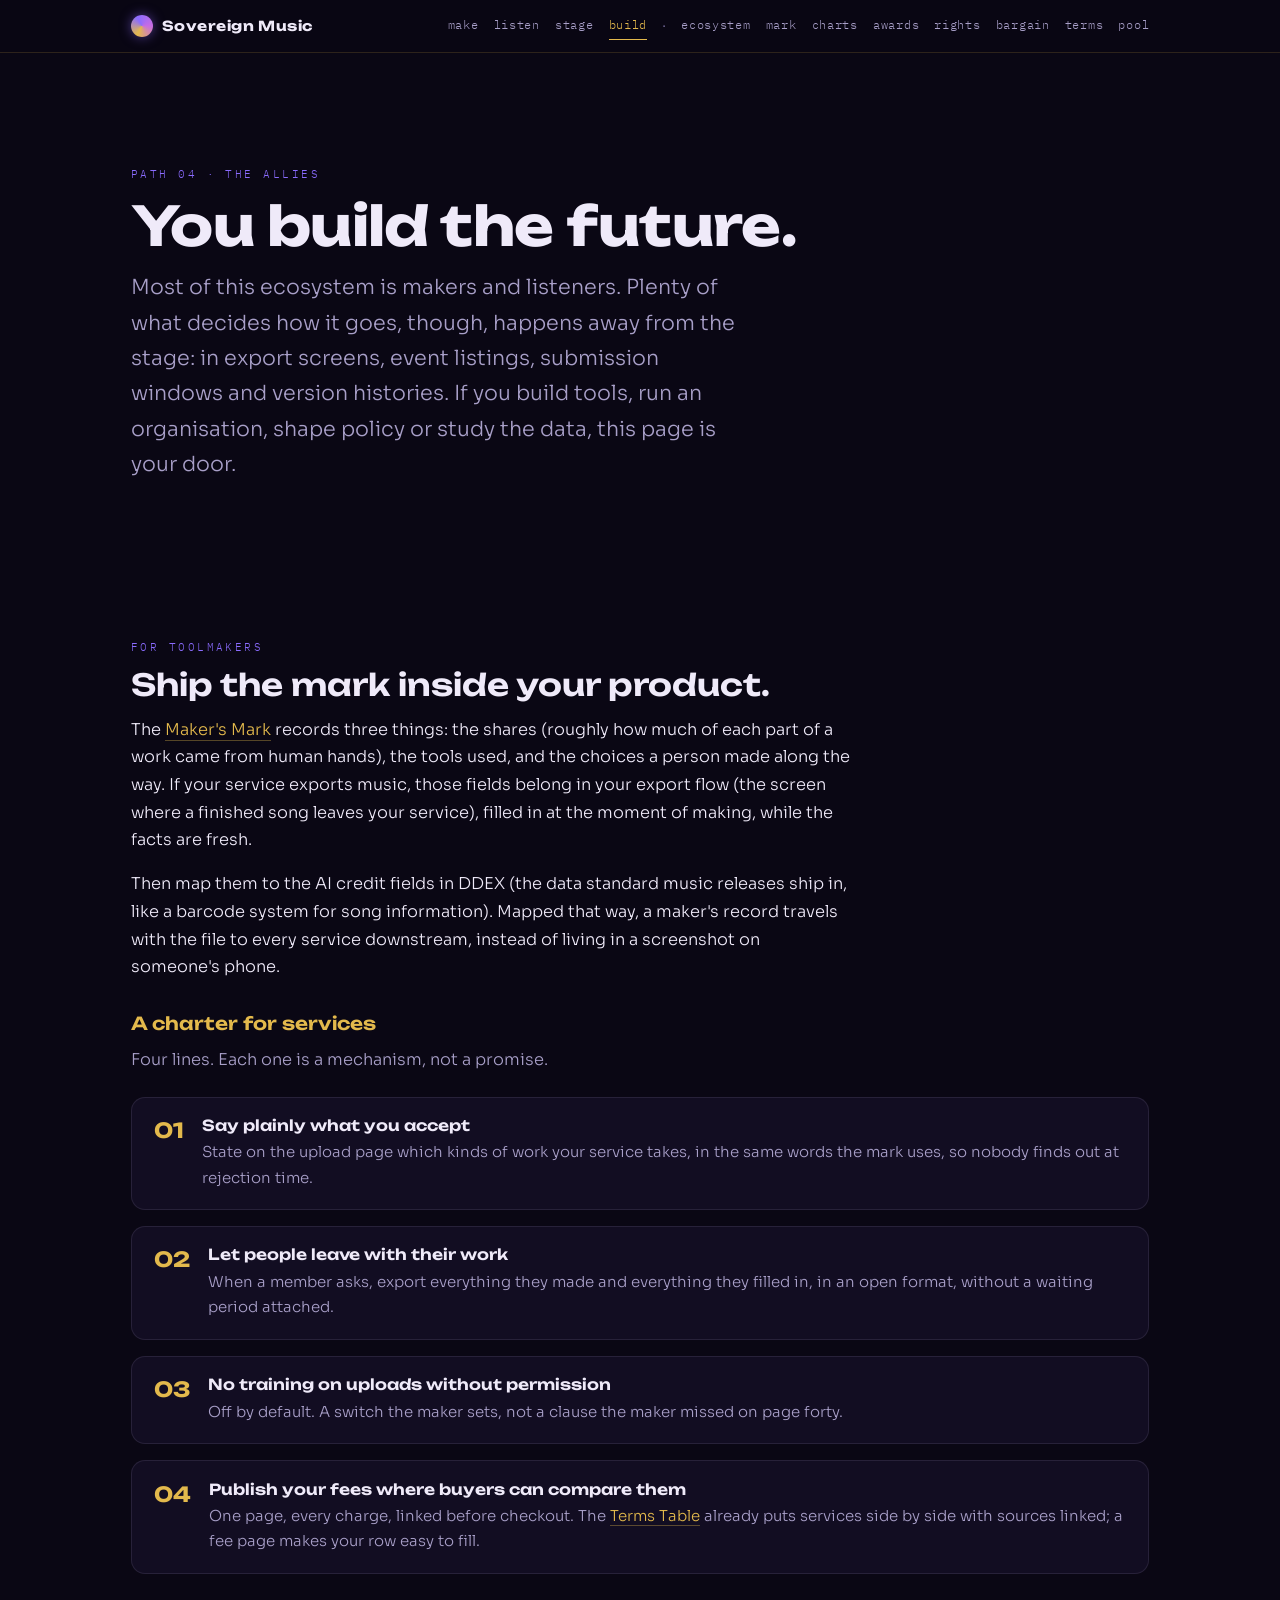
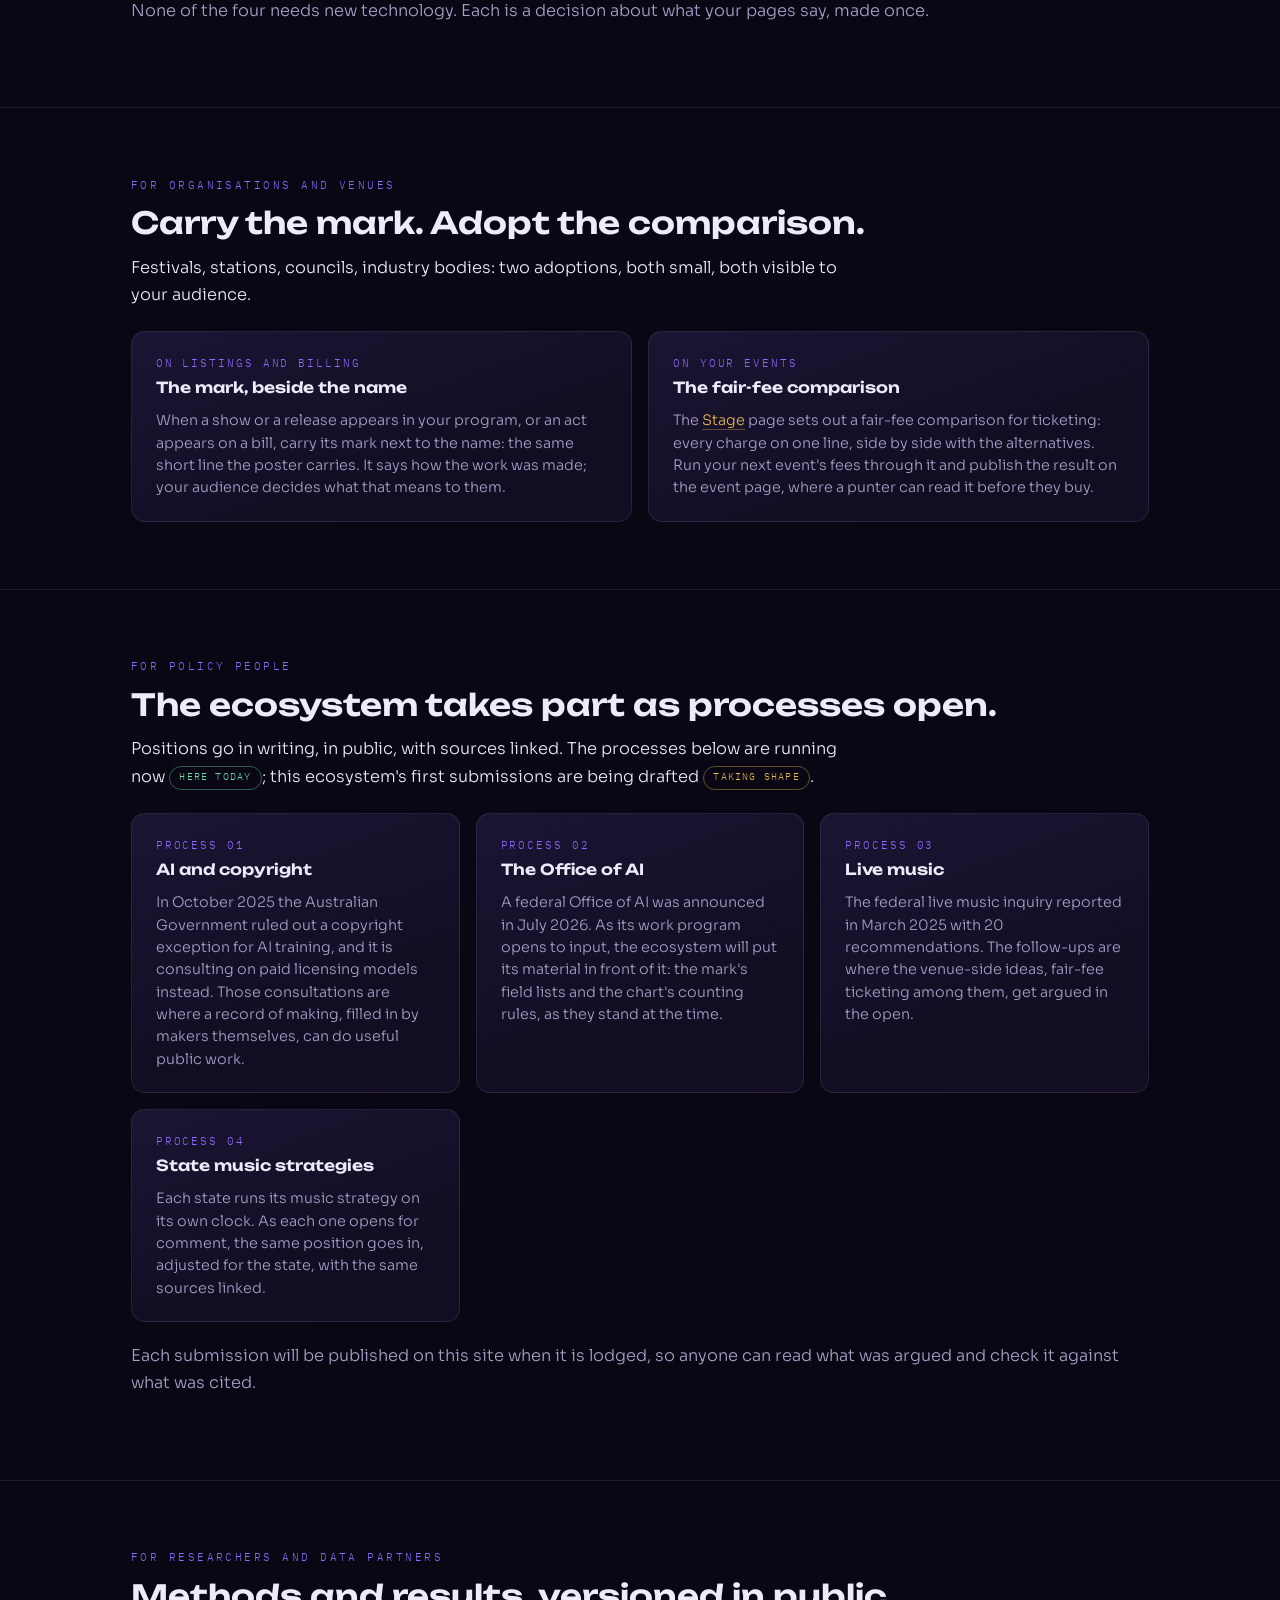
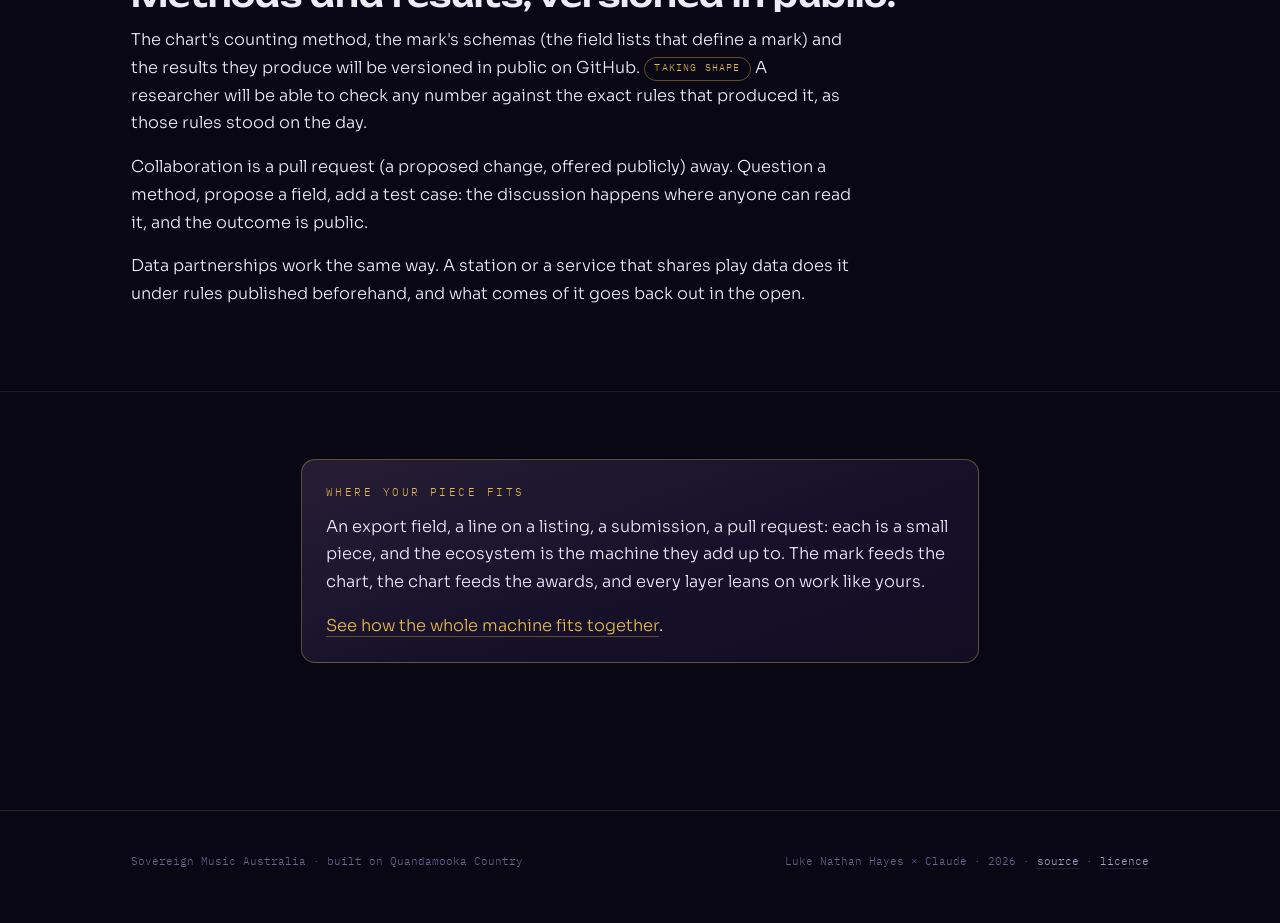
==== allies.html @ 795845a3 "Sovereign Music Australia: the ecosystem site, first full build A gate, four paths and eight layers:" ====
<!DOCTYPE html>
<html lang="en-AU">
<head>
<meta charset="UTF-8">
<meta name="viewport" content="width=device-width, initial-scale=1.0">
<title>You Build the Future · Sovereign Music Australia</title>
<meta name="description" content="For toolmakers, organisations, researchers and policy people: the fields to adopt, the comparisons to carry and the public processes where this ecosystem takes part.">
<link rel="preconnect" href="https://fonts.googleapis.com">
<link rel="preconnect" href="https://fonts.gstatic.com" crossorigin>
<link rel="stylesheet" href="https://fonts.googleapis.com/css2?family=Unbounded:wght@500;600;700&family=Sora:wght@300;400;600;700&family=IBM+Plex+Mono:wght@400;500&display=swap">
<link rel="stylesheet" href="assets/style.css">
</head>
<body>

<div id="site-header"></div>

<section class="hero">
  <div class="wrap">
    <p class="eyebrow">Path 04 · The allies</p>
    <h1>You build the future.</h1>
    <p class="lede">Most of this ecosystem is makers and listeners. Plenty of what decides how it goes, though, happens away from the stage: in export screens, event listings, submission windows and version histories. If you build tools, run an organisation, shape policy or study the data, this page is your door.</p>
  </div>
</section>

<section class="block" id="toolmakers">
  <div class="wrap">
    <p class="eyebrow">For toolmakers</p>
    <h2>Ship the mark inside your product.</h2>
    <p class="narrow" style="margin-left:0">The <a href="hallmark.html">Maker's Mark</a> records three things: the shares (roughly how much of each part of a work came from human hands), the tools used, and the choices a person made along the way. If your service exports music, those fields belong in your export flow (the screen where a finished song leaves your service), filled in at the moment of making, while the facts are fresh.</p>
    <p class="narrow" style="margin-left:0">Then map them to the AI credit fields in DDEX (the data standard music releases ship in, like a barcode system for song information). Mapped that way, a maker's record travels with the file to every service downstream, instead of living in a screenshot on someone's phone.</p>

    <h3>A charter for services</h3>
    <p class="soft">Four lines. Each one is a mechanism, not a promise.</p>
    <div class="steps">
      <div class="step reveal">
        <div>
          <h4>Say plainly what you accept</h4>
          <p>State on the upload page which kinds of work your service takes, in the same words the mark uses, so nobody finds out at rejection time.</p>
        </div>
      </div>
      <div class="step reveal">
        <div>
          <h4>Let people leave with their work</h4>
          <p>When a member asks, export everything they made and everything they filled in, in an open format, without a waiting period attached.</p>
        </div>
      </div>
      <div class="step reveal">
        <div>
          <h4>No training on uploads without permission</h4>
          <p>Off by default. A switch the maker sets, not a clause the maker missed on page forty.</p>
        </div>
      </div>
      <div class="step reveal">
        <div>
          <h4>Publish your fees where buyers can compare them</h4>
          <p>One page, every charge, linked before checkout. The <a href="terms.html">Terms Table</a> already puts services side by side with sources linked; a fee page makes your row easy to fill.</p>
        </div>
      </div>
    </div>
    <p class="soft">None of the four needs new technology. Each is a decision about what your pages say, made once.</p>
  </div>
</section>

<section class="block" id="organisations">
  <div class="wrap">
    <p class="eyebrow">For organisations and venues</p>
    <h2>Carry the mark. Adopt the comparison.</h2>
    <p class="narrow" style="margin-left:0">Festivals, stations, councils, industry bodies: two adoptions, both small, both visible to your audience.</p>
    <div class="grid two" style="margin-top:1.4rem">
      <div class="card reveal">
        <span class="n">On listings and billing</span>
        <h4>The mark, beside the name</h4>
        <p class="d">When a show or a release appears in your program, or an act appears on a bill, carry its mark next to the name: the same short line the poster carries. It says how the work was made; your audience decides what that means to them.</p>
      </div>
      <div class="card reveal">
        <span class="n">On your events</span>
        <h4>The fair-fee comparison</h4>
        <p class="d">The <a href="venue.html">Stage</a> page sets out a fair-fee comparison for ticketing: every charge on one line, side by side with the alternatives. Run your next event's fees through it and publish the result on the event page, where a punter can read it before they buy.</p>
      </div>
    </div>
  </div>
</section>

<section class="block" id="policy">
  <div class="wrap">
    <p class="eyebrow">For policy people</p>
    <h2>The ecosystem takes part as processes open.</h2>
    <p class="narrow" style="margin-left:0">Positions go in writing, in public, with sources linked. The processes below are running now <span class="when today">here today</span>; this ecosystem's first submissions are being drafted <span class="when forming">taking shape</span>.</p>
    <div class="grid two" style="margin-top:1.4rem">
      <div class="card reveal">
        <span class="n">Process 01</span>
        <h4>AI and copyright</h4>
        <p class="d">In October 2025 the Australian Government ruled out a copyright exception for AI training, and it is consulting on paid licensing models instead. Those consultations are where a record of making, filled in by makers themselves, can do useful public work.</p>
      </div>
      <div class="card reveal">
        <span class="n">Process 02</span>
        <h4>The Office of AI</h4>
        <p class="d">A federal Office of AI was announced in July 2026. As its work program opens to input, the ecosystem will put its material in front of it: the mark's field lists and the chart's counting rules, as they stand at the time.</p>
      </div>
      <div class="card reveal">
        <span class="n">Process 03</span>
        <h4>Live music</h4>
        <p class="d">The federal live music inquiry reported in March 2025 with 20 recommendations. The follow-ups are where the venue-side ideas, fair-fee ticketing among them, get argued in the open.</p>
      </div>
      <div class="card reveal">
        <span class="n">Process 04</span>
        <h4>State music strategies</h4>
        <p class="d">Each state runs its music strategy on its own clock. As each one opens for comment, the same position goes in, adjusted for the state, with the same sources linked.</p>
      </div>
    </div>
    <p class="soft" style="margin-top:1.2rem">Each submission will be published on this site when it is lodged, so anyone can read what was argued and check it against what was cited.</p>
  </div>
</section>

<section class="block" id="researchers">
  <div class="wrap">
    <p class="eyebrow">For researchers and data partners</p>
    <h2>Methods and results, versioned in public.</h2>
    <p class="narrow" style="margin-left:0">The chart's counting method, the mark's schemas (the field lists that define a mark) and the results they produce will be versioned in public on GitHub. <span class="when forming">taking shape</span> A researcher will be able to check any number against the exact rules that produced it, as those rules stood on the day.</p>
    <p class="narrow" style="margin-left:0">Collaboration is a pull request (a proposed change, offered publicly) away. Question a method, propose a field, add a test case: the discussion happens where anyone can read it, and the outcome is public.</p>
    <p class="narrow" style="margin-left:0">Data partnerships work the same way. A station or a service that shares play data does it under rules published beforehand, and what comes of it goes back out in the open.</p>
  </div>
</section>

<section class="block">
  <div class="wrap narrow" style="margin-left:auto">
    <div class="card regal reveal">
      <p class="eyebrow" style="color:var(--aurum)">Where your piece fits</p>
      <p>An export field, a line on a listing, a submission, a pull request: each is a small piece, and the ecosystem is the machine they add up to. The mark feeds the chart, the chart feeds the awards, and every layer leans on work like yours.</p>
      <p style="margin-bottom:0"><a href="ecosystem.html">See how the whole machine fits together</a>.</p>
    </div>
  </div>
</section>

<div id="site-footer"></div>

<script src="assets/site-nav.js" defer></script>
<script src="assets/motion.js" defer></script>
</body>
</html>
---- assets/style.css ----
/* Sovereign Music Australia · shared design system
   Royal futurist: midnight violet ground, aurum gold, electric royal accent.
   Single committed dark theme. Fonts: Unbounded (display), Sora (body), IBM Plex Mono (data). */

:root {
  --void: #0A0714;
  --midnight: #120D22;
  --veil: #1B1433;
  --raise: #241A42;
  --aurum: #E3B94C;
  --aurum-deep: #9C7A1E;
  --aurum-glow: rgba(227, 185, 76, 0.14);
  --royal: #8B6CFF;
  --royal-deep: #5335C8;
  --plasma: #C86CE3;
  --plat: #EFEAF9;
  --plat-soft: #A89FC8;
  --plat-faint: #6E6592;
  --line: rgba(227, 185, 76, 0.16);
  --line-soft: rgba(168, 159, 200, 0.14);
  --good: #6CD9A8;
  --note: #E3B94C;
  --radius: 14px;
}

* { box-sizing: border-box; }
html { scroll-behavior: smooth; }
@media (prefers-reduced-motion: reduce) {
  html { scroll-behavior: auto; }
  *, *::before, *::after { animation-duration: 0.01ms !important; animation-iteration-count: 1 !important; transition-duration: 0.01ms !important; }
}

body {
  margin: 0;
  background:
    radial-gradient(1200px 600px at 80% -10%, rgba(83, 53, 200, 0.18), transparent 60%),
    radial-gradient(900px 500px at 10% 110%, rgba(156, 122, 30, 0.10), transparent 60%),
    var(--void);
  color: var(--plat);
  font-family: "Sora", "Segoe UI", sans-serif;
  font-weight: 300;
  font-size: 1.02rem;
  line-height: 1.7;
  min-height: 100vh;
}

h1, h2, h3, h4 {
  font-family: "Unbounded", "Arial Black", sans-serif;
  line-height: 1.15;
  text-wrap: balance;
  font-weight: 600;
  margin: 0 0 0.8rem;
}
h1 { font-size: clamp(1.9rem, 5.5vw, 3.4rem); font-weight: 700; letter-spacing: -0.01em; }
h2 { font-size: clamp(1.35rem, 3vw, 1.9rem); margin-top: 0; }
h3 { font-size: 1.12rem; color: var(--aurum); margin-top: 2rem; }
h4 { font-size: 0.95rem; margin-top: 1.4rem; }
p { margin: 0 0 1rem; color: var(--plat); }
p.soft, .soft { color: var(--plat-soft); }
a { color: var(--aurum); text-decoration: none; border-bottom: 1px solid rgba(227, 185, 76, 0.35); transition: border-color 0.2s, color 0.2s; }
a:hover { color: #F2CE72; border-bottom-color: var(--aurum); }
a:focus-visible, button:focus-visible { outline: 2px solid var(--royal); outline-offset: 3px; border-radius: 2px; }
strong { font-weight: 600; color: var(--plat); }
ul, ol { margin: 0 0 1.1rem; padding-left: 1.25rem; }
li { margin-bottom: 0.5rem; color: var(--plat); }
li::marker { color: var(--aurum-deep); }

.mono { font-family: "IBM Plex Mono", monospace; }
.eyebrow {
  font-family: "IBM Plex Mono", monospace;
  font-size: 0.7rem;
  letter-spacing: 0.22em;
  text-transform: uppercase;
  color: var(--royal);
  margin: 0 0 0.7rem;
}
.gloss {
  color: var(--plat-soft);
  font-size: 0.88rem;
}

/* ---------- layout ---------- */
.wrap { max-width: 1060px; margin: 0 auto; padding: 0 1.3rem; }
.narrow { max-width: 720px; margin-left: auto; margin-right: auto; }
section.block { padding: 4.2rem 0; }
section.block + section.block { border-top: 1px solid var(--line-soft); }

.hero {
  position: relative;
  padding: 7rem 0 4.5rem;
  overflow: hidden;
}
.hero .lede {
  font-size: clamp(1.05rem, 2vw, 1.3rem);
  color: var(--plat-soft);
  max-width: 620px;
  font-weight: 300;
}
#hero-canvas {
  position: absolute; inset: 0;
  width: 100%; height: 100%;
  z-index: -1; opacity: 0.85;
}

/* ---------- header / nav ---------- */
.site-head {
  position: sticky; top: 0; z-index: 50;
  background: rgba(10, 7, 20, 0.82);
  backdrop-filter: blur(14px);
  border-bottom: 1px solid var(--line);
}
.site-head .bar {
  max-width: 1060px; margin: 0 auto; padding: 0.75rem 1.3rem;
  display: flex; align-items: center; gap: 1.2rem; flex-wrap: wrap;
}
.site-head .crest {
  font-family: "Unbounded", sans-serif;
  font-size: 0.86rem; font-weight: 700; letter-spacing: 0.04em;
  color: var(--plat); border: none;
  display: flex; align-items: center; gap: 0.55rem;
  white-space: nowrap;
}
.site-head .crest .sigil {
  width: 22px; height: 22px; border-radius: 50%;
  background: conic-gradient(from 210deg, var(--aurum), var(--royal), var(--plasma), var(--aurum));
  box-shadow: 0 0 12px rgba(139, 108, 255, 0.5);
  flex-shrink: 0;
}
.site-head nav { display: flex; gap: 0.15rem 0.95rem; flex-wrap: wrap; margin-left: auto; }
.site-head nav a {
  font-family: "IBM Plex Mono", monospace;
  font-size: 0.72rem; letter-spacing: 0.06em;
  color: var(--plat-soft); border-bottom: 1px solid transparent;
  padding: 0.2rem 0;
}
.site-head nav a:hover { color: var(--aurum); }
.site-head nav a[aria-current="page"] { color: var(--aurum); border-bottom-color: var(--aurum); }
.site-head nav .divider { color: var(--plat-faint); user-select: none; }

/* ---------- cards / grids ---------- */
.grid { display: grid; gap: 1rem; }
.grid.two { grid-template-columns: repeat(auto-fit, minmax(280px, 1fr)); }
.grid.three { grid-template-columns: repeat(auto-fit, minmax(230px, 1fr)); }
.grid.four { grid-template-columns: repeat(auto-fit, minmax(190px, 1fr)); }

.card {
  background: linear-gradient(160deg, var(--veil), var(--midnight) 70%);
  border: 1px solid var(--line-soft);
  border-radius: var(--radius);
  padding: 1.4rem 1.5rem;
  transition: transform 0.25s, border-color 0.25s, box-shadow 0.25s;
}
.card:hover { border-color: var(--line); }
a.card { border-bottom: 1px solid var(--line-soft); color: var(--plat); display: block; }
a.card:hover {
  transform: translateY(-3px);
  border-color: rgba(227, 185, 76, 0.45);
  box-shadow: 0 12px 32px rgba(0, 0, 0, 0.4), 0 0 0 1px rgba(227, 185, 76, 0.12);
}
.card .n {
  font-family: "IBM Plex Mono", monospace;
  font-size: 0.66rem; letter-spacing: 0.18em; color: var(--royal);
  text-transform: uppercase; display: block; margin-bottom: 0.4rem;
}
.card h3, .card h4 { margin-top: 0; }
.card p:last-child { margin-bottom: 0; }
.card .d { font-size: 0.9rem; color: var(--plat-soft); line-height: 1.55; }

.regal {
  border: 1px solid rgba(227, 185, 76, 0.35);
  background:
    linear-gradient(160deg, rgba(227, 185, 76, 0.06), transparent 55%),
    linear-gradient(160deg, var(--veil), var(--midnight));
}

/* ---------- choose-your-path ---------- */
.choices { display: flex; gap: 0.7rem; flex-wrap: wrap; margin: 1.2rem 0; }
button.choice {
  font-family: "Sora", sans-serif; font-weight: 600; font-size: 0.92rem;
  color: var(--plat); background: var(--veil);
  border: 1px solid var(--line-soft); border-radius: 999px;
  padding: 0.65rem 1.3rem; cursor: pointer;
  transition: border-color 0.2s, background 0.2s, color 0.2s;
}
button.choice:hover { border-color: var(--aurum); color: var(--aurum); }
button.choice[aria-pressed="true"] {
  background: var(--aurum); color: var(--void);
  border-color: var(--aurum); font-weight: 700;
}
[data-branch] { display: none; }
[data-branch].open { display: block; animation: rise 0.5s ease both; }
@keyframes rise { from { opacity: 0; transform: translateY(12px); } to { opacity: 1; transform: none; } }

/* ---------- journey steps ---------- */
.steps { counter-reset: step; display: grid; gap: 1rem; margin: 1.4rem 0; }
.step {
  counter-increment: step;
  display: grid; grid-template-columns: auto 1fr; gap: 1.1rem;
  background: var(--midnight);
  border: 1px solid var(--line-soft); border-radius: var(--radius);
  padding: 1.2rem 1.4rem;
}
.step::before {
  content: counter(step, decimal-leading-zero);
  font-family: "Unbounded", sans-serif; font-weight: 700;
  font-size: 1.3rem; color: var(--aurum);
  align-self: start; line-height: 1.3;
}
.step h4 { margin: 0 0 0.3rem; }
.step p { margin-bottom: 0.4rem; font-size: 0.94rem; color: var(--plat-soft); }
.step p:last-child { margin-bottom: 0; }

/* ---------- barriers ---------- */
.barrier { text-align: left; }
.barrier .word {
  font-family: "Unbounded", sans-serif; font-weight: 700; font-size: 1.05rem;
  color: var(--plat); display: block; margin-bottom: 0.3rem;
}
.barrier .down {
  font-family: "IBM Plex Mono", monospace; font-size: 0.66rem;
  letter-spacing: 0.14em; color: var(--good); text-transform: uppercase;
}

/* ---------- dial ---------- */
.dial-wrap { margin: 1.6rem 0; }
.dial-row { display: grid; grid-template-columns: minmax(110px, auto) 1fr auto; gap: 0.9rem; align-items: center; margin-bottom: 0.9rem; }
.dial-row label { font-family: "IBM Plex Mono", monospace; font-size: 0.74rem; color: var(--plat-soft); }
.dial-row output { font-family: "IBM Plex Mono", monospace; font-size: 0.74rem; color: var(--aurum); min-width: 7.5ch; text-align: right; }
input[type="range"].dial {
  -webkit-appearance: none; appearance: none;
  width: 100%; height: 6px; border-radius: 3px;
  background: linear-gradient(to right, var(--royal-deep), var(--aurum));
  outline-offset: 4px; cursor: pointer;
}
input[type="range"].dial::-webkit-slider-thumb {
  -webkit-appearance: none; appearance: none;
  width: 20px; height: 20px; border-radius: 50%;
  background: var(--aurum); border: 2px solid var(--void);
  box-shadow: 0 0 10px rgba(227, 185, 76, 0.6);
}
input[type="range"].dial::-moz-range-thumb {
  width: 20px; height: 20px; border-radius: 50%;
  background: var(--aurum); border: 2px solid var(--void);
  box-shadow: 0 0 10px rgba(227, 185, 76, 0.6);
}
.band-readout {
  font-family: "Unbounded", sans-serif; font-weight: 600; font-size: 1rem;
  color: var(--aurum); margin-top: 0.6rem;
}

/* ---------- tables ---------- */
.table-wrap { overflow-x: auto; border: 1px solid var(--line-soft); border-radius: var(--radius); }
table { border-collapse: collapse; width: 100%; font-size: 0.84rem; line-height: 1.55; font-variant-numeric: tabular-nums; }
th {
  font-family: "IBM Plex Mono", monospace; font-weight: 500;
  font-size: 0.66rem; text-transform: uppercase; letter-spacing: 0.1em;
  color: var(--aurum); text-align: left;
  background: var(--veil);
  padding: 0.7rem 0.9rem; border-bottom: 1px solid var(--line);
  white-space: nowrap;
}
td { padding: 0.65rem 0.9rem; border-bottom: 1px solid var(--line-soft); vertical-align: top; color: var(--plat-soft); }
tr:last-child td { border-bottom: none; }
td.yes { color: var(--good); }
.flag {
  font-family: "IBM Plex Mono", monospace; font-size: 0.62rem;
  letter-spacing: 0.08em; text-transform: uppercase;
  color: var(--plasma);
}

/* ---------- time words ---------- */
.when {
  display: inline-block; vertical-align: middle;
  font-family: "IBM Plex Mono", monospace; font-size: 0.62rem;
  letter-spacing: 0.12em; text-transform: uppercase;
  padding: 0.16rem 0.6rem; border-radius: 999px; white-space: nowrap;
}
.when.today { color: var(--good); border: 1px solid rgba(108, 217, 168, 0.4); }
.when.forming { color: var(--aurum); border: 1px solid rgba(227, 185, 76, 0.4); }
.when.horizon { color: var(--royal); border: 1px solid rgba(139, 108, 255, 0.4); }

/* ---------- chart demo ---------- */
.chart-demo { display: grid; gap: 0.55rem; margin: 1.4rem 0; }
.chart-bar {
  display: grid; grid-template-columns: 2.2rem 1fr auto; gap: 0.8rem; align-items: center;
  background: var(--midnight); border: 1px solid var(--line-soft);
  border-radius: 10px; padding: 0.6rem 0.9rem;
}
.chart-bar .pos { font-family: "Unbounded", sans-serif; font-weight: 700; color: var(--aurum); font-size: 1rem; }
.chart-bar .meta { min-width: 0; }
.chart-bar .title { font-weight: 600; font-size: 0.92rem; color: var(--plat); }
.chart-bar .sub { font-family: "IBM Plex Mono", monospace; font-size: 0.68rem; color: var(--plat-faint); }
.chart-bar .fill {
  grid-column: 1 / -1; height: 4px; border-radius: 2px;
  background: linear-gradient(to right, var(--royal), var(--aurum));
  transform-origin: left; transform: scaleX(var(--v, 0.5));
}

/* ---------- reveal on scroll ---------- */
.reveal { opacity: 0; transform: translateY(18px); transition: opacity 0.7s ease, transform 0.7s ease; }
.reveal.lit { opacity: 1; transform: none; }
@media (prefers-reduced-motion: reduce) { .reveal { opacity: 1; transform: none; } }

/* ---------- CTAs ---------- */
.cta-row { display: flex; gap: 0.8rem; flex-wrap: wrap; margin: 1.6rem 0 0; }
a.cta {
  font-family: "Sora", sans-serif; font-weight: 700; font-size: 0.95rem;
  background: var(--aurum); color: var(--void);
  border: none; border-radius: 999px; padding: 0.8rem 1.7rem;
  transition: transform 0.2s, box-shadow 0.2s;
}
a.cta:hover { transform: translateY(-2px); box-shadow: 0 8px 24px rgba(227, 185, 76, 0.25); color: var(--void); }
a.cta.ghost { background: transparent; color: var(--aurum); border: 1px solid rgba(227, 185, 76, 0.5); }
a.cta.ghost:hover { border-color: var(--aurum); }

/* ---------- footer ---------- */
.site-foot {
  border-top: 1px solid var(--line);
  margin-top: 5rem; padding: 2.4rem 0 3.2rem;
  font-family: "IBM Plex Mono", monospace;
  font-size: 0.7rem; color: var(--plat-faint); line-height: 2;
}
.site-foot a { color: var(--plat-soft); border-bottom-color: var(--line-soft); }
.site-foot a:hover { color: var(--aurum); }
.site-foot .foot-grid { display: flex; flex-wrap: wrap; gap: 0.4rem 2rem; justify-content: space-between; }

@media (max-width: 640px) {
  .hero { padding-top: 4.5rem; }
  section.block { padding: 3rem 0; }
  .dial-row { grid-template-columns: 1fr auto; }
  .dial-row label { grid-column: 1 / -1; }
}
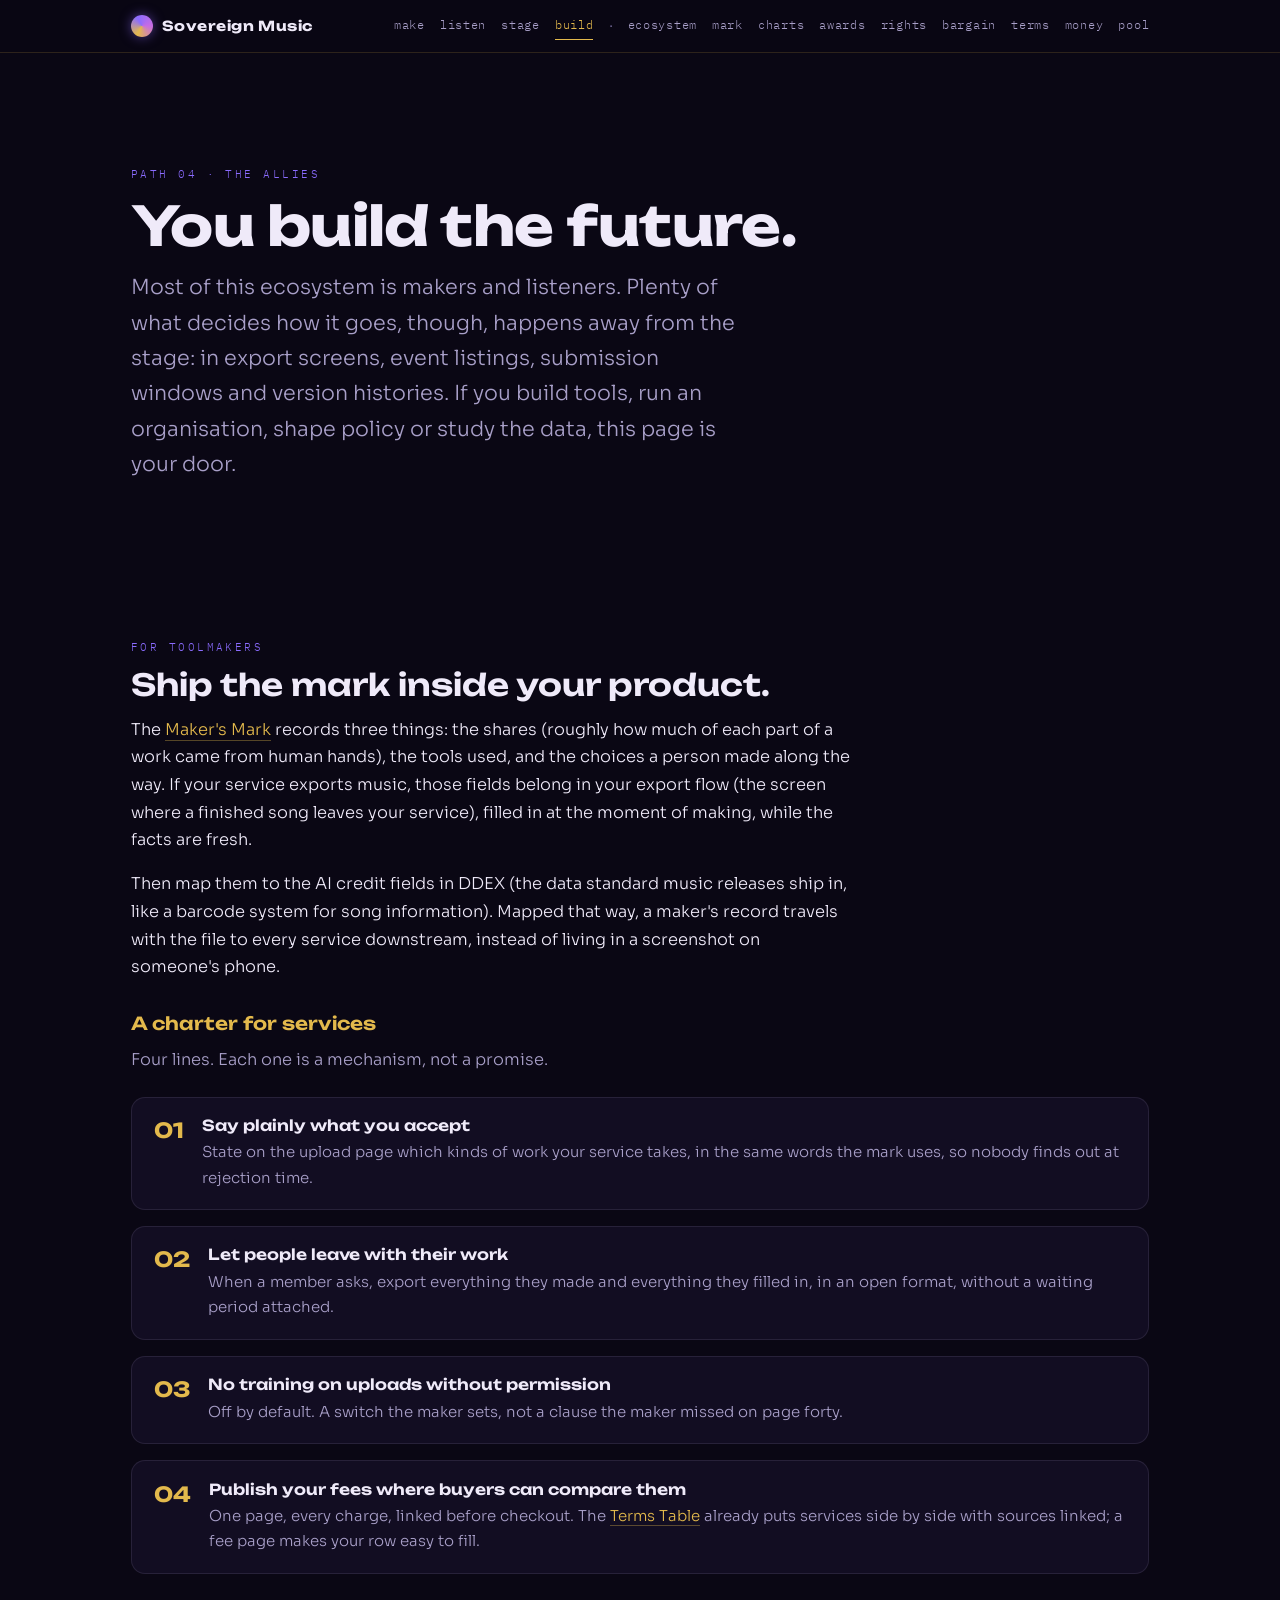
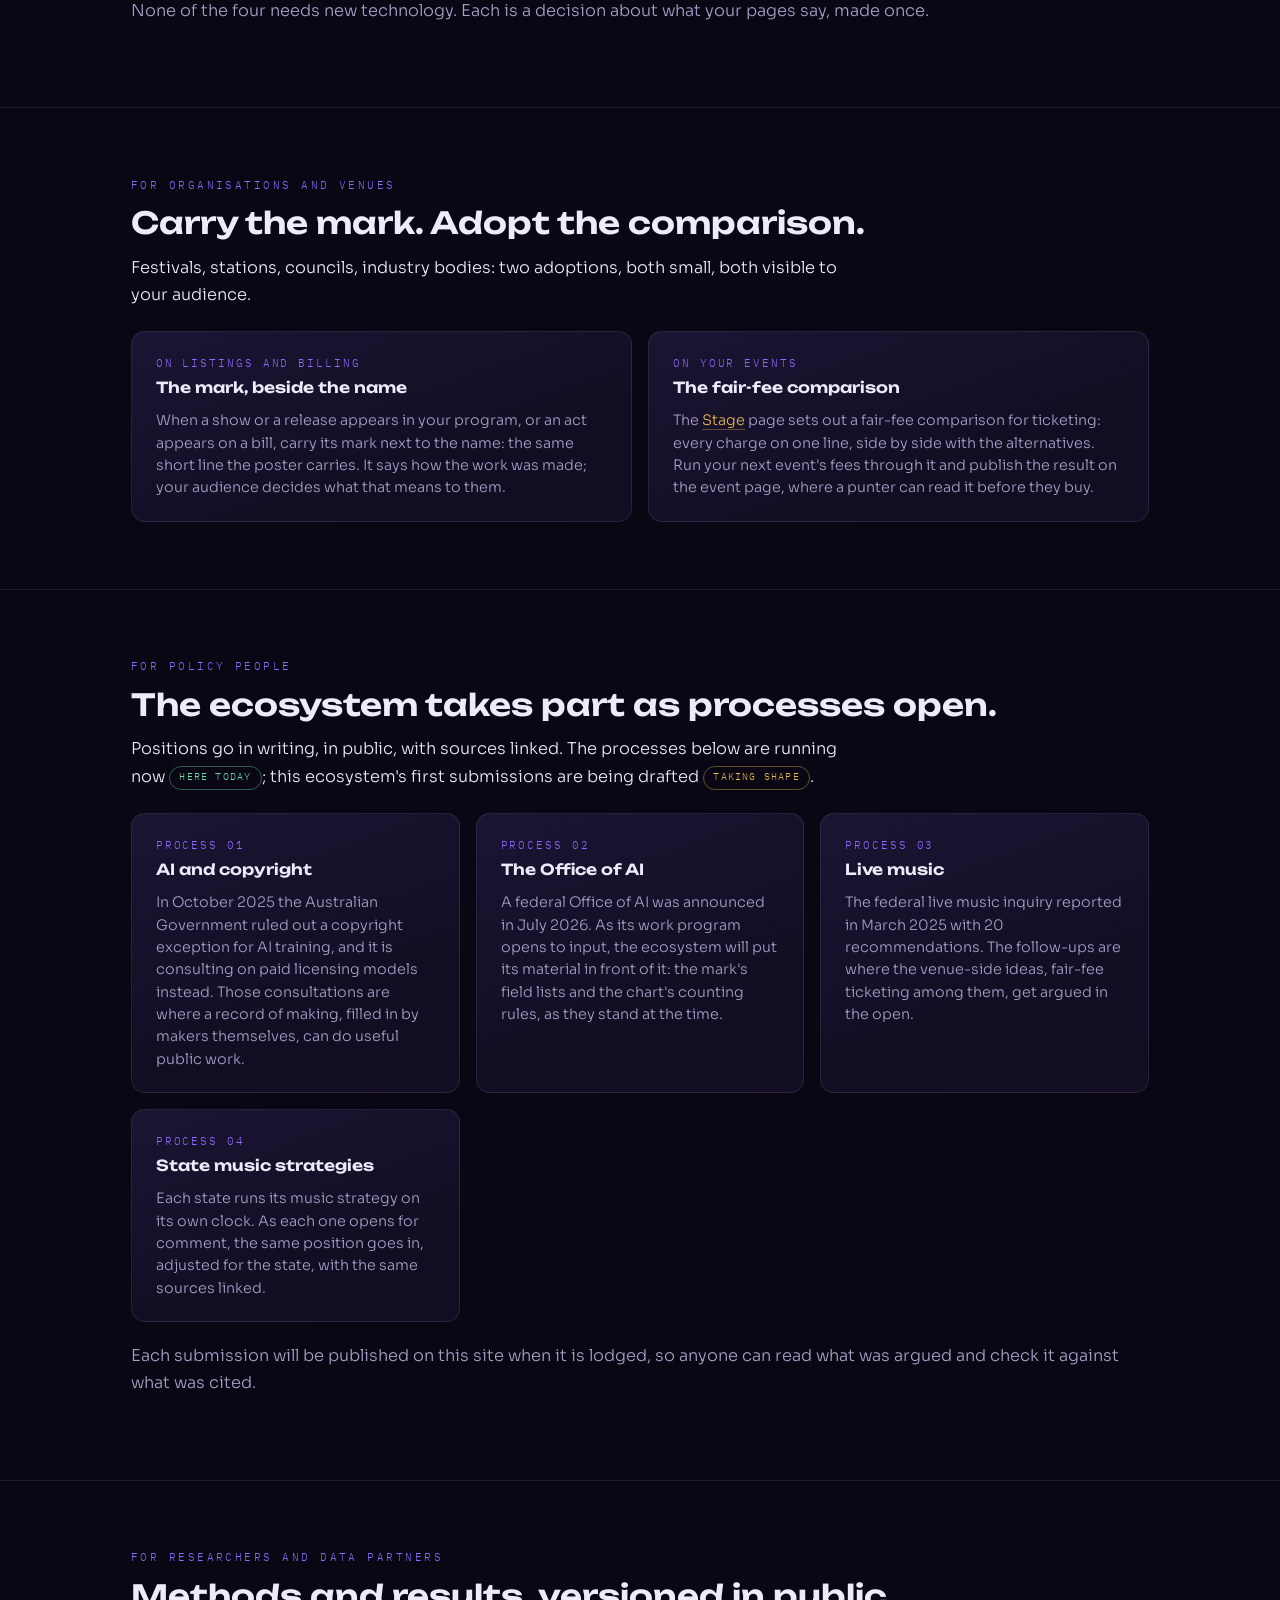
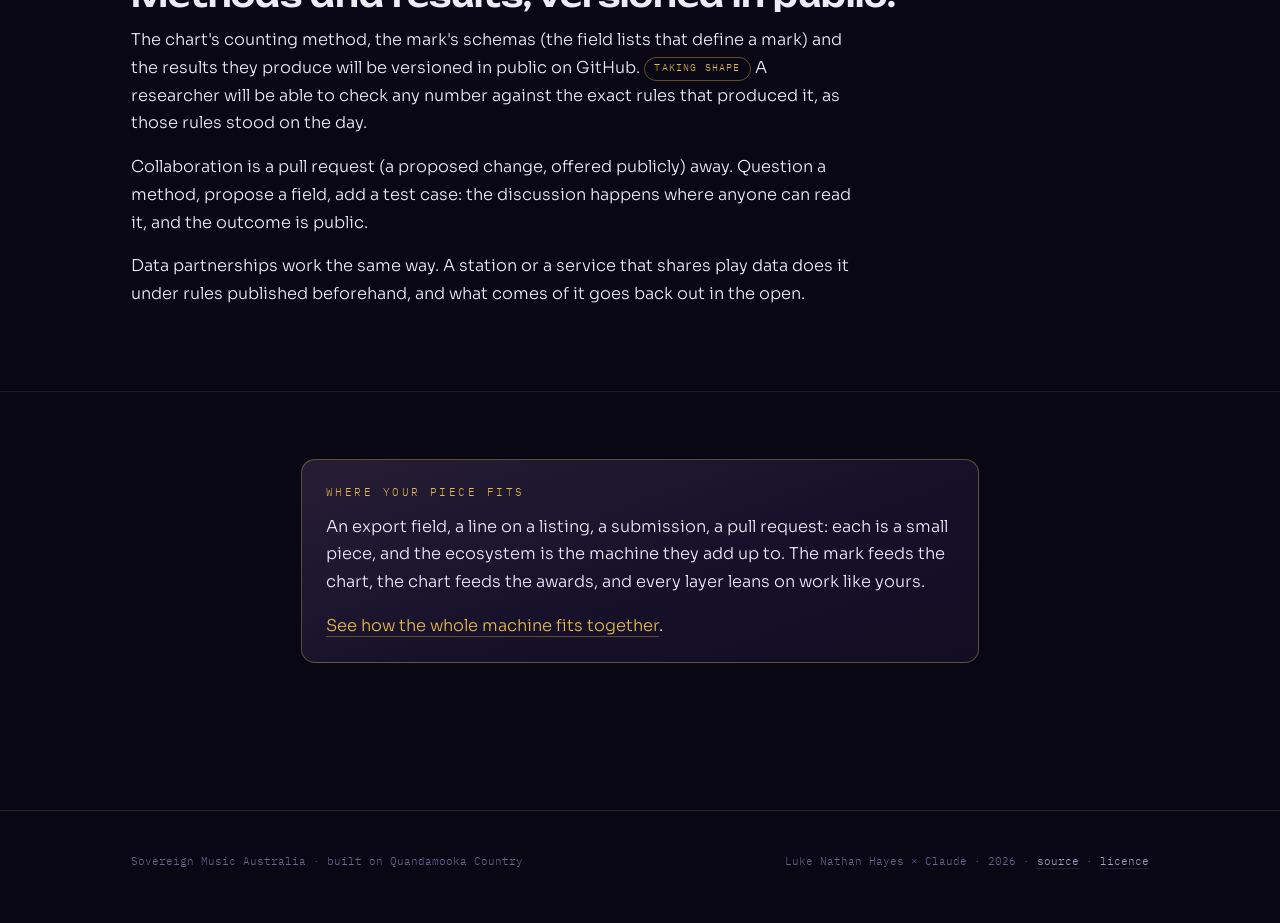
==== commit e94afc97: "Add a treble clef favicon Gold G clef on the midnight ground, matching the site palette. The outline" ====
--- a/allies.html
+++ b/allies.html
@@ -8,6 +8,7 @@
 <link rel="preconnect" href="https://fonts.googleapis.com">
 <link rel="preconnect" href="https://fonts.gstatic.com" crossorigin>
 <link rel="stylesheet" href="https://fonts.googleapis.com/css2?family=Unbounded:wght@500;600;700&family=Sora:wght@300;400;600;700&family=IBM+Plex+Mono:wght@400;500&display=swap">
+<link rel="icon" href="assets/favicon.svg" type="image/svg+xml">
 <link rel="stylesheet" href="assets/style.css">
 </head>
 <body>
